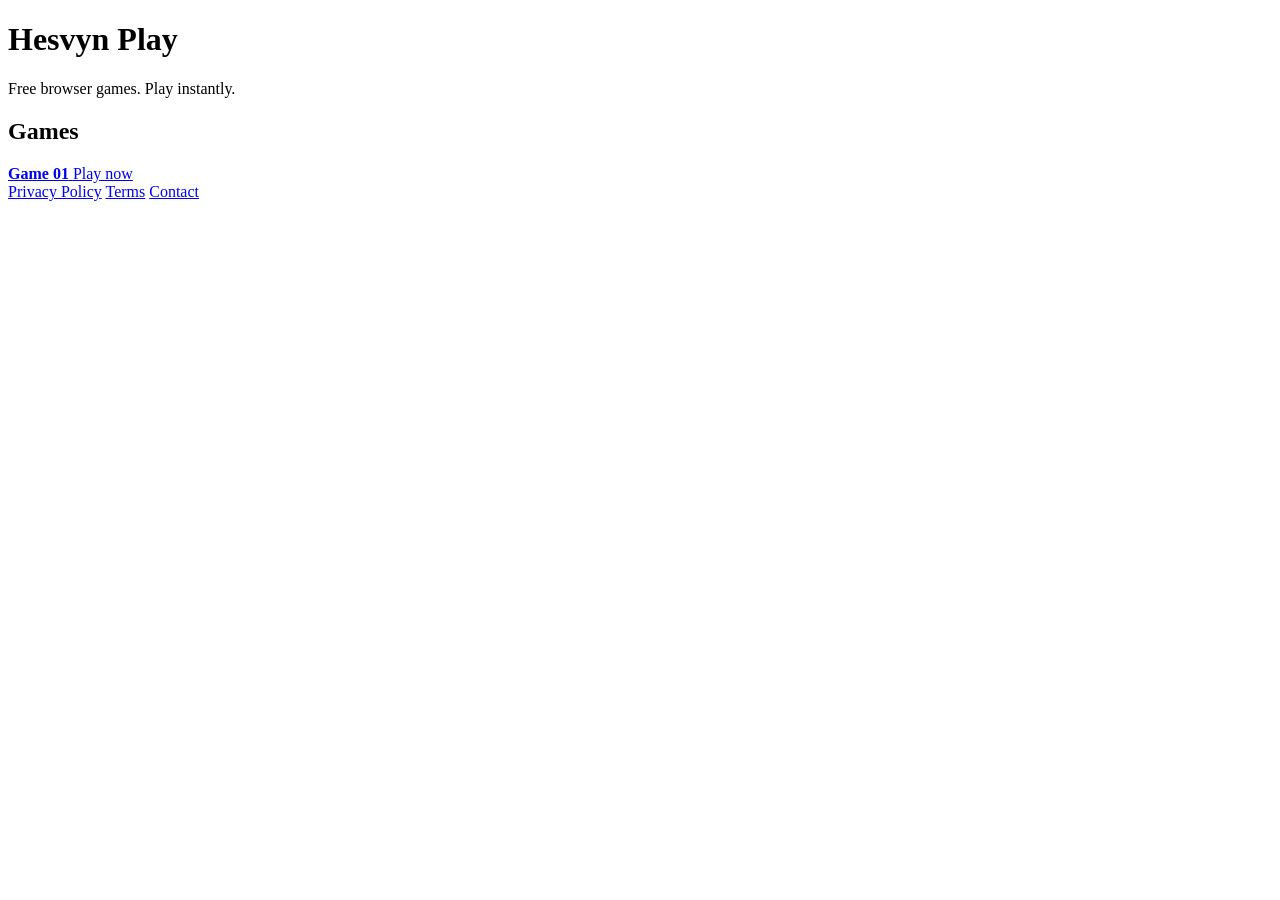
==== index.html @ 9850231d "Create index.html" ====
<!DOCTYPE html>
<html lang="en">
<head>
  <meta charset="UTF-8" />
  <meta name="viewport" content="width=device-width, initial-scale=1.0" />
  <title>Hesvyn Play</title>
  <link rel="stylesheet" href="style.css" />
</head>
<body>
  <main class="container">
    <h1>Hesvyn Play</h1>
    <p>Free browser games. Play instantly.</p>

    <section class="games">
      <h2>Games</h2>

      <a class="game-card" href="./games/game01/">
        <strong>Game 01</strong>
        <span>Play now</span>
      </a>
    </section>

    <footer>
      <a href="./privacy.html">Privacy Policy</a>
      <a href="./terms.html">Terms</a>
      <a href="./contact.html">Contact</a>
    </footer>
  </main>
</body>
</html>
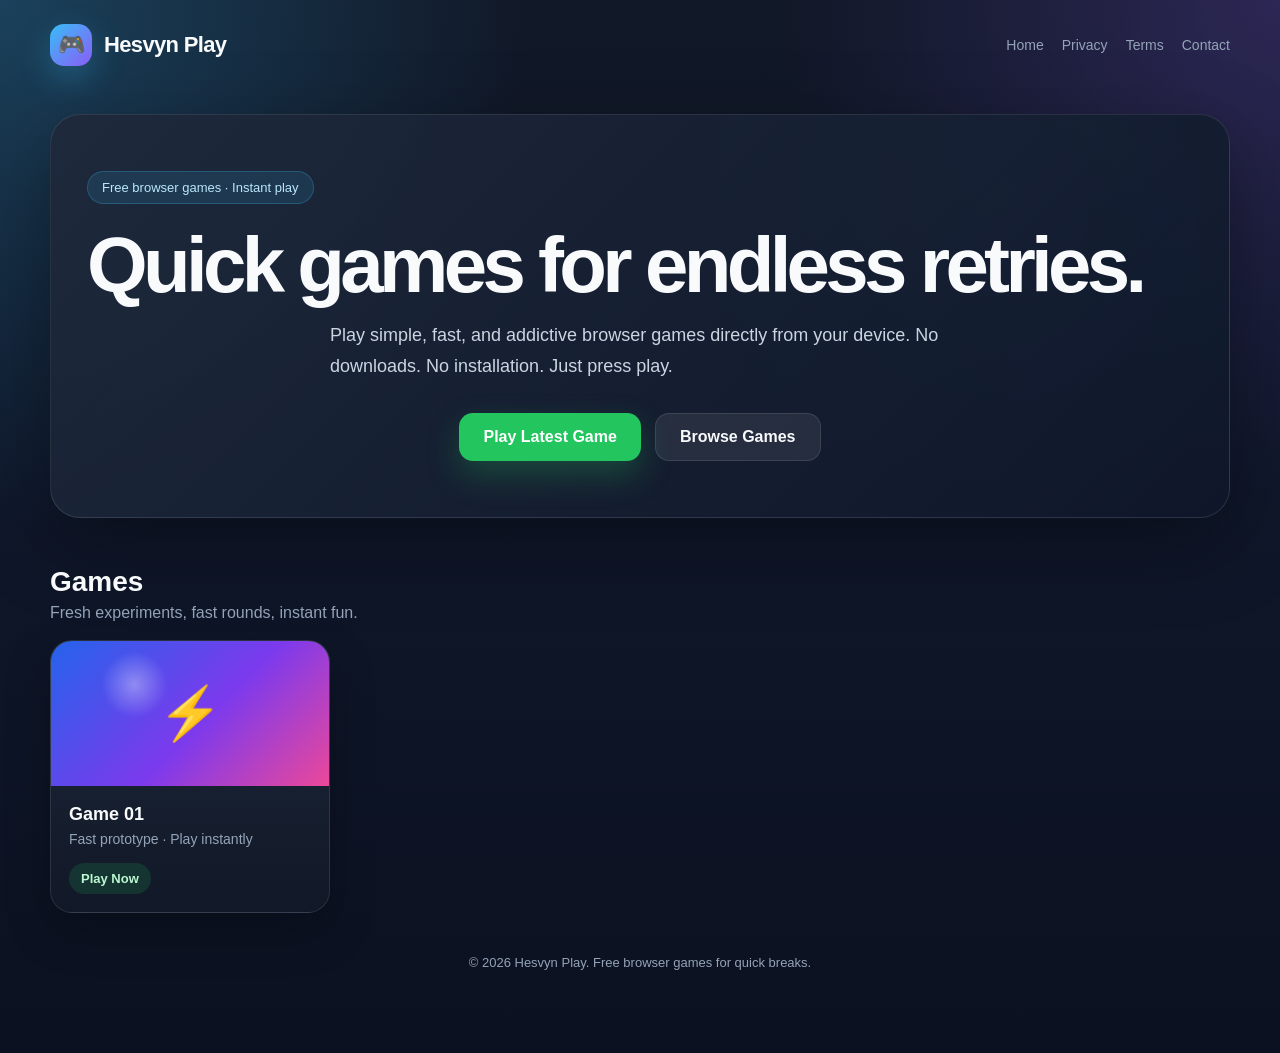
==== commit 188f7f6d: "Update index.html" ====
--- a/index.html
+++ b/index.html
@@ -3,28 +3,62 @@
 <head>
   <meta charset="UTF-8" />
   <meta name="viewport" content="width=device-width, initial-scale=1.0" />
-  <title>Hesvyn Play</title>
+  <title>Hesvyn Play | Free Browser Games</title>
   <link rel="stylesheet" href="style.css" />
 </head>
 <body>
+  <header class="site-header">
+    <a class="logo" href="./">
+      <span class="logo-mark">🎮</span>
+      <span>Hesvyn Play</span>
+    </a>
+
+    <nav class="nav">
+      <a href="./">Home</a>
+      <a href="./privacy.html">Privacy</a>
+      <a href="./terms.html">Terms</a>
+      <a href="./contact.html">Contact</a>
+    </nav>
+  </header>
+
   <main class="container">
-    <h1>Hesvyn Play</h1>
-    <p>Free browser games. Play instantly.</p>
+    <section class="hero">
+      <span class="hero-badge">Free browser games · Instant play</span>
+      <h1>Quick games for endless retries.</h1>
+      <p>
+        Play simple, fast, and addictive browser games directly from your device.
+        No downloads. No installation. Just press play.
+      </p>
 
-    <section class="games">
-      <h2>Games</h2>
-
-      <a class="game-card" href="./games/game01/">
-        <strong>Game 01</strong>
-        <span>Play now</span>
-      </a>
+      <div class="hero-actions">
+        <a class="btn btn-primary" href="./games/game01/">Play Latest Game</a>
+        <a class="btn btn-secondary" href="#games">Browse Games</a>
+      </div>
     </section>
 
-    <footer>
-      <a href="./privacy.html">Privacy Policy</a>
-      <a href="./terms.html">Terms</a>
-      <a href="./contact.html">Contact</a>
-    </footer>
+    <section id="games">
+      <div class="section-title">
+        <div>
+          <h2>Games</h2>
+          <p>Fresh experiments, fast rounds, instant fun.</p>
+        </div>
+      </div>
+
+      <div class="games-grid">
+        <a class="game-card" href="./games/game01/">
+          <div class="game-thumb">⚡</div>
+          <div class="game-info">
+            <strong>Game 01</strong>
+            <span>Fast prototype · Play instantly</span>
+            <div class="play-pill">Play Now</div>
+          </div>
+        </a>
+      </div>
+    </section>
+
+    <p class="footer-note">
+      © 2026 Hesvyn Play. Free browser games for quick breaks.
+    </p>
   </main>
 </body>
 </html>
--- a/style.css
+++ b/style.css
@@ -0,0 +1,295 @@
+* {
+  box-sizing: border-box;
+}
+
+:root {
+  --bg: #0f172a;
+  --bg-soft: #16213e;
+  --card: #1e293b;
+  --card-hover: #27364f;
+  --text: #f8fafc;
+  --muted: #94a3b8;
+  --accent: #38bdf8;
+  --accent-2: #8b5cf6;
+  --button: #22c55e;
+  --button-hover: #16a34a;
+  --border: rgba(255, 255, 255, 0.1);
+}
+
+body {
+  margin: 0;
+  font-family: Arial, Helvetica, sans-serif;
+  color: var(--text);
+  background:
+    radial-gradient(circle at top left, rgba(56, 189, 248, 0.25), transparent 32%),
+    radial-gradient(circle at top right, rgba(139, 92, 246, 0.22), transparent 30%),
+    linear-gradient(180deg, #111827 0%, #0f172a 45%, #0b1120 100%);
+  min-height: 100vh;
+}
+
+a {
+  color: inherit;
+  text-decoration: none;
+}
+
+.site-header {
+  width: min(1180px, 94%);
+  margin: 0 auto;
+  padding: 24px 0;
+  display: flex;
+  justify-content: space-between;
+  align-items: center;
+}
+
+.logo {
+  display: flex;
+  align-items: center;
+  gap: 12px;
+  font-weight: 800;
+  font-size: 22px;
+  letter-spacing: -0.03em;
+}
+
+.logo-mark {
+  width: 42px;
+  height: 42px;
+  border-radius: 14px;
+  display: grid;
+  place-items: center;
+  background: linear-gradient(135deg, var(--accent), var(--accent-2));
+  box-shadow: 0 12px 32px rgba(56, 189, 248, 0.28);
+}
+
+.nav {
+  display: flex;
+  gap: 18px;
+  flex-wrap: wrap;
+  align-items: center;
+}
+
+.nav a {
+  color: var(--muted);
+  font-size: 14px;
+  transition: 0.2s;
+}
+
+.nav a:hover {
+  color: var(--text);
+}
+
+.container {
+  width: min(1180px, 94%);
+  margin: 0 auto;
+  padding: 24px 0 70px;
+}
+
+.hero {
+  border: 1px solid var(--border);
+  border-radius: 30px;
+  padding: 56px 36px;
+  background:
+    linear-gradient(135deg, rgba(30, 41, 59, 0.95), rgba(15, 23, 42, 0.92)),
+    radial-gradient(circle at 80% 20%, rgba(56, 189, 248, 0.2), transparent 35%);
+  box-shadow: 0 24px 80px rgba(0, 0, 0, 0.35);
+  overflow: hidden;
+}
+
+.hero-badge {
+  display: inline-flex;
+  align-items: center;
+  gap: 8px;
+  padding: 8px 14px;
+  border-radius: 999px;
+  background: rgba(56, 189, 248, 0.12);
+  color: #bae6fd;
+  font-size: 13px;
+  border: 1px solid rgba(56, 189, 248, 0.25);
+}
+
+h1 {
+  font-size: clamp(42px, 7vw, 78px);
+  line-height: 0.95;
+  margin: 24px 0 18px;
+  letter-spacing: -0.06em;
+}
+
+.hero p {
+  max-width: 620px;
+  color: #cbd5e1;
+  font-size: 18px;
+  line-height: 1.7;
+  margin: 0 auto;
+}
+
+.hero-actions {
+  margin-top: 32px;
+  display: flex;
+  gap: 14px;
+  justify-content: center;
+  flex-wrap: wrap;
+}
+
+.btn {
+  display: inline-flex;
+  justify-content: center;
+  align-items: center;
+  min-height: 48px;
+  padding: 0 24px;
+  border-radius: 14px;
+  font-weight: 700;
+  transition: 0.2s;
+}
+
+.btn-primary {
+  background: var(--button);
+  color: white;
+  box-shadow: 0 14px 32px rgba(34, 197, 94, 0.25);
+}
+
+.btn-primary:hover {
+  background: var(--button-hover);
+  transform: translateY(-2px);
+}
+
+.btn-secondary {
+  background: rgba(255, 255, 255, 0.08);
+  color: var(--text);
+  border: 1px solid var(--border);
+}
+
+.btn-secondary:hover {
+  background: rgba(255, 255, 255, 0.13);
+  transform: translateY(-2px);
+}
+
+.section-title {
+  margin: 48px 0 18px;
+  display: flex;
+  justify-content: space-between;
+  align-items: end;
+  gap: 16px;
+}
+
+.section-title h2 {
+  font-size: 28px;
+  margin: 0;
+}
+
+.section-title p {
+  color: var(--muted);
+  margin: 6px 0 0;
+}
+
+.games-grid {
+  display: grid;
+  grid-template-columns: repeat(auto-fill, minmax(230px, 1fr));
+  gap: 20px;
+}
+
+.game-card {
+  display: block;
+  background: linear-gradient(180deg, var(--card), #111827);
+  border: 1px solid var(--border);
+  border-radius: 22px;
+  overflow: hidden;
+  box-shadow: 0 18px 45px rgba(0, 0, 0, 0.25);
+  transition: 0.22s;
+}
+
+.game-card:hover {
+  transform: translateY(-6px);
+  background: linear-gradient(180deg, var(--card-hover), #111827);
+  box-shadow: 0 24px 60px rgba(0, 0, 0, 0.34);
+}
+
+.game-thumb {
+  height: 145px;
+  display: grid;
+  place-items: center;
+  font-size: 52px;
+  background:
+    radial-gradient(circle at 30% 30%, rgba(255, 255, 255, 0.35), transparent 15%),
+    linear-gradient(135deg, #2563eb, #7c3aed 55%, #ec4899);
+}
+
+.game-info {
+  padding: 18px;
+}
+
+.game-info strong {
+  display: block;
+  font-size: 18px;
+  margin-bottom: 6px;
+}
+
+.game-info span {
+  display: block;
+  color: var(--muted);
+  font-size: 14px;
+}
+
+.play-pill {
+  margin-top: 16px;
+  display: inline-flex;
+  padding: 8px 12px;
+  border-radius: 999px;
+  background: rgba(34, 197, 94, 0.15);
+  color: #bbf7d0;
+  font-size: 13px;
+  font-weight: 700;
+}
+
+.page-card {
+  max-width: 900px;
+  margin: 0 auto;
+  padding: 42px 34px;
+  background: rgba(30, 41, 59, 0.78);
+  border: 1px solid var(--border);
+  border-radius: 26px;
+  box-shadow: 0 24px 80px rgba(0, 0, 0, 0.32);
+  text-align: left;
+}
+
+.page-card h1 {
+  font-size: clamp(34px, 5vw, 56px);
+  text-align: center;
+}
+
+.page-card h2 {
+  margin-top: 34px;
+  color: #e2e8f0;
+}
+
+.page-card p,
+.page-card li {
+  color: #cbd5e1;
+  line-height: 1.8;
+}
+
+.page-card a {
+  color: #7dd3fc;
+  border-bottom: 1px solid rgba(125, 211, 252, 0.35);
+}
+
+.footer-note {
+  margin-top: 42px;
+  color: var(--muted);
+  font-size: 13px;
+  text-align: center;
+}
+
+@media (max-width: 720px) {
+  .site-header {
+    flex-direction: column;
+    gap: 16px;
+  }
+
+  .hero {
+    padding: 42px 22px;
+    text-align: center;
+  }
+
+  .page-card {
+    padding: 30px 22px;
+  }
+}
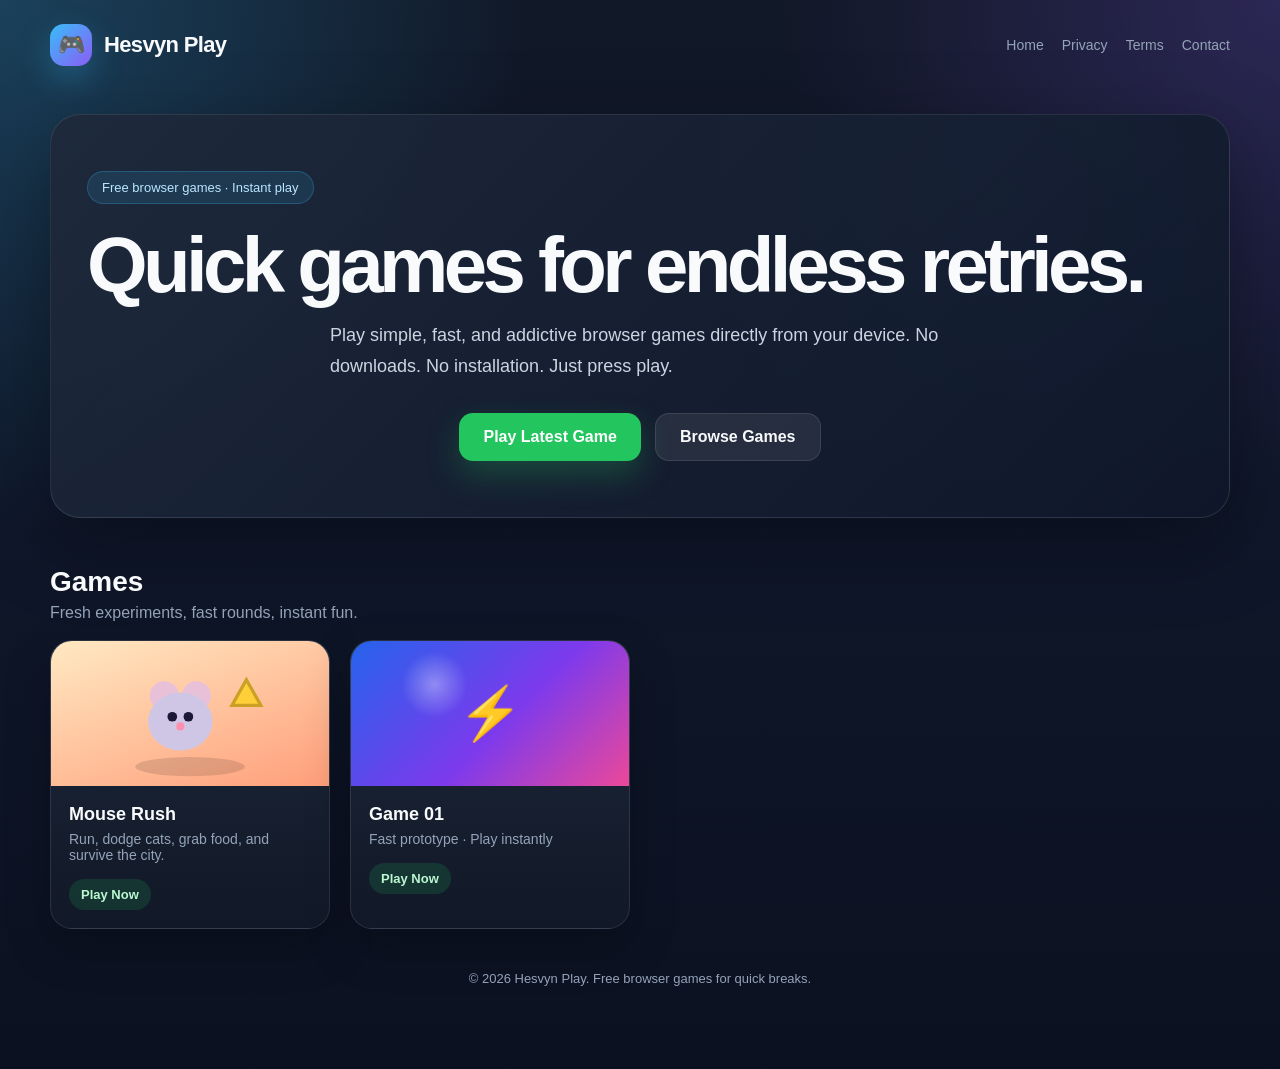
==== commit 658c968b: "Update index.html" ====
--- a/index.html
+++ b/index.html
@@ -44,16 +44,37 @@
         </div>
       </div>
 
-      <div class="games-grid">
-        <a class="game-card" href="./games/game01/">
-          <div class="game-thumb">⚡</div>
-          <div class="game-info">
-            <strong>Game 01</strong>
-            <span>Fast prototype · Play instantly</span>
-            <div class="play-pill">Play Now</div>
-          </div>
-        </a>
-      </div>
+<div class="games-grid">
+  <a class="game-card" href="./games/mouse-rush/">
+    <div class="game-thumb" style="background:linear-gradient(160deg,#ffe9c2,#ff9e7a);">
+      <svg viewBox="0 0 120 90" width="100%" height="100%" aria-hidden="true">
+        <ellipse cx="60" cy="78" rx="34" ry="6" fill="rgba(0,0,0,.12)"/>
+        <circle cx="44" cy="34" r="9" fill="#e8c0d8"/>
+        <circle cx="64" cy="34" r="9" fill="#e8c0d8"/>
+        <ellipse cx="54" cy="50" rx="20" ry="18" fill="#cfc6e6"/>
+        <circle cx="49" cy="47" r="3" fill="#1c1736"/>
+        <circle cx="59" cy="47" r="3" fill="#1c1736"/>
+        <circle cx="54" cy="53" r="2.5" fill="#ff8fb0"/>
+        <polygon points="86,40 104,40 95,24" fill="#ffcf3a" stroke="#caa122" stroke-width="2"/>
+      </svg>
+    </div>
+
+    <div class="game-info">
+      <strong>Mouse Rush</strong>
+      <span>Run, dodge cats, grab food, and survive the city.</span>
+      <div class="play-pill">Play Now</div>
+    </div>
+  </a>
+
+  <a class="game-card" href="./games/game01/">
+    <div class="game-thumb">⚡</div>
+    <div class="game-info">
+      <strong>Game 01</strong>
+      <span>Fast prototype · Play instantly</span>
+      <div class="play-pill">Play Now</div>
+    </div>
+  </a>
+</div>
     </section>
 
     <p class="footer-note">
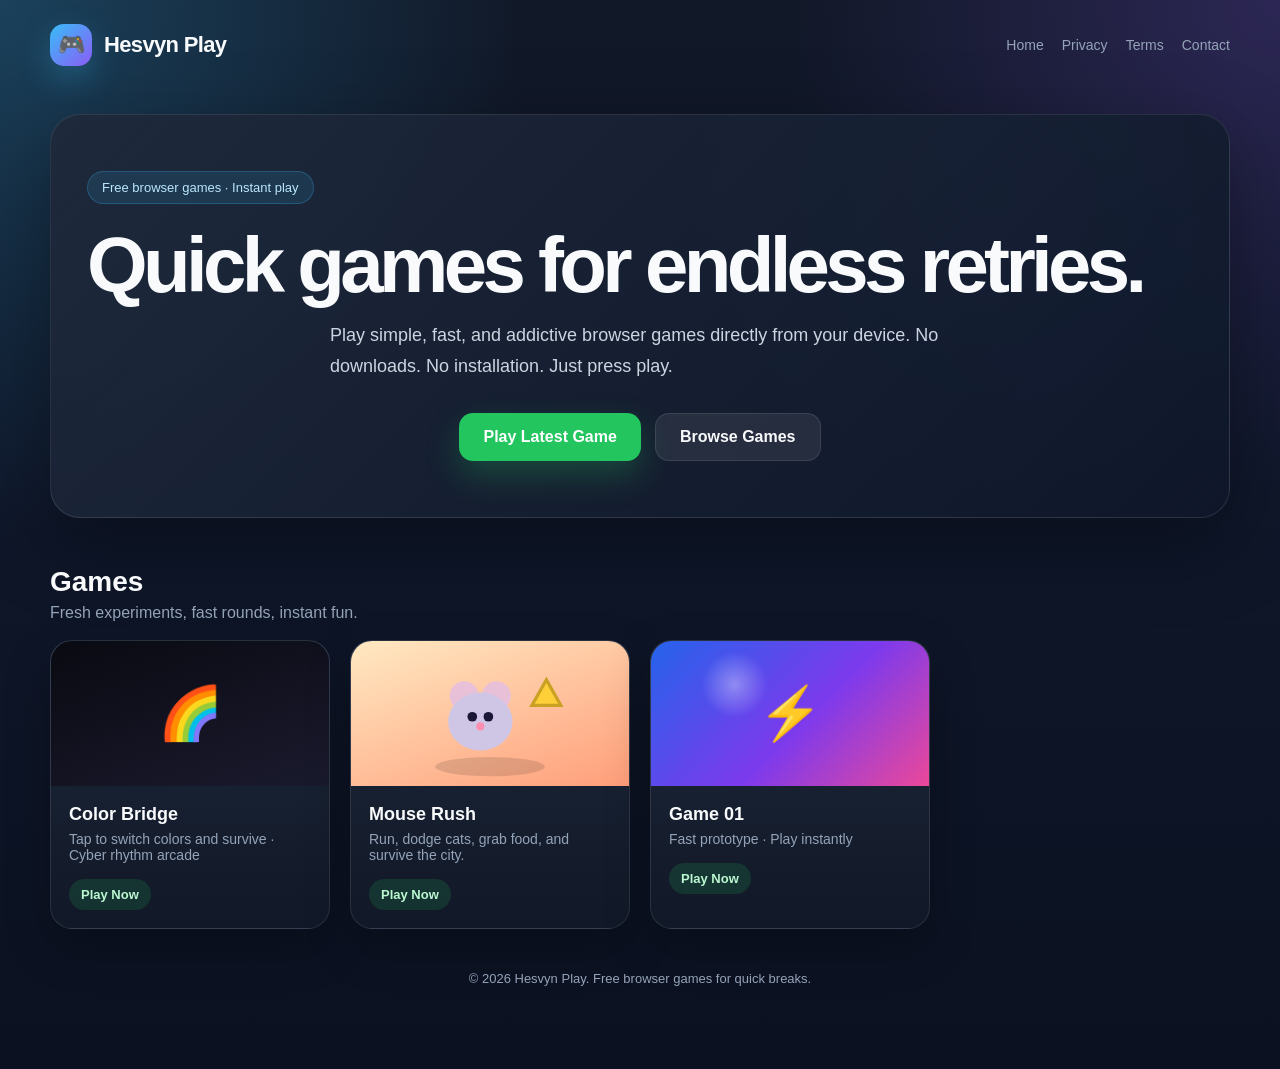
==== commit d40f2308: "Update index.html" ====
--- a/index.html
+++ b/index.html
@@ -12,7 +12,6 @@
       <span class="logo-mark">🎮</span>
       <span>Hesvyn Play</span>
     </a>
-
     <nav class="nav">
       <a href="./">Home</a>
       <a href="./privacy.html">Privacy</a>
@@ -20,7 +19,6 @@
       <a href="./contact.html">Contact</a>
     </nav>
   </header>
-
   <main class="container">
     <section class="hero">
       <span class="hero-badge">Free browser games · Instant play</span>
@@ -29,13 +27,11 @@
         Play simple, fast, and addictive browser games directly from your device.
         No downloads. No installation. Just press play.
       </p>
-
       <div class="hero-actions">
-        <a class="btn btn-primary" href="./games/game01/">Play Latest Game</a>
+        <a class="btn btn-primary" href="./games/color-bridge/">Play Latest Game</a>
         <a class="btn btn-secondary" href="#games">Browse Games</a>
       </div>
     </section>
-
     <section id="games">
       <div class="section-title">
         <div>
@@ -43,8 +39,15 @@
           <p>Fresh experiments, fast rounds, instant fun.</p>
         </div>
       </div>
-
 <div class="games-grid">
+  <a class="game-card" href="./games/color-bridge/">
+    <div class="game-thumb" style="background:linear-gradient(160deg,#0a0a12,#1a1a2e);">🌈</div>
+    <div class="game-info">
+      <strong>Color Bridge</strong>
+      <span>Tap to switch colors and survive · Cyber rhythm arcade</span>
+      <div class="play-pill">Play Now</div>
+    </div>
+  </a>
   <a class="game-card" href="./games/mouse-rush/">
     <div class="game-thumb" style="background:linear-gradient(160deg,#ffe9c2,#ff9e7a);">
       <svg viewBox="0 0 120 90" width="100%" height="100%" aria-hidden="true">
@@ -58,14 +61,12 @@
         <polygon points="86,40 104,40 95,24" fill="#ffcf3a" stroke="#caa122" stroke-width="2"/>
       </svg>
     </div>
-
     <div class="game-info">
       <strong>Mouse Rush</strong>
       <span>Run, dodge cats, grab food, and survive the city.</span>
       <div class="play-pill">Play Now</div>
     </div>
   </a>
-
   <a class="game-card" href="./games/game01/">
     <div class="game-thumb">⚡</div>
     <div class="game-info">
@@ -76,7 +77,6 @@
   </a>
 </div>
     </section>
-
     <p class="footer-note">
       © 2026 Hesvyn Play. Free browser games for quick breaks.
     </p>
